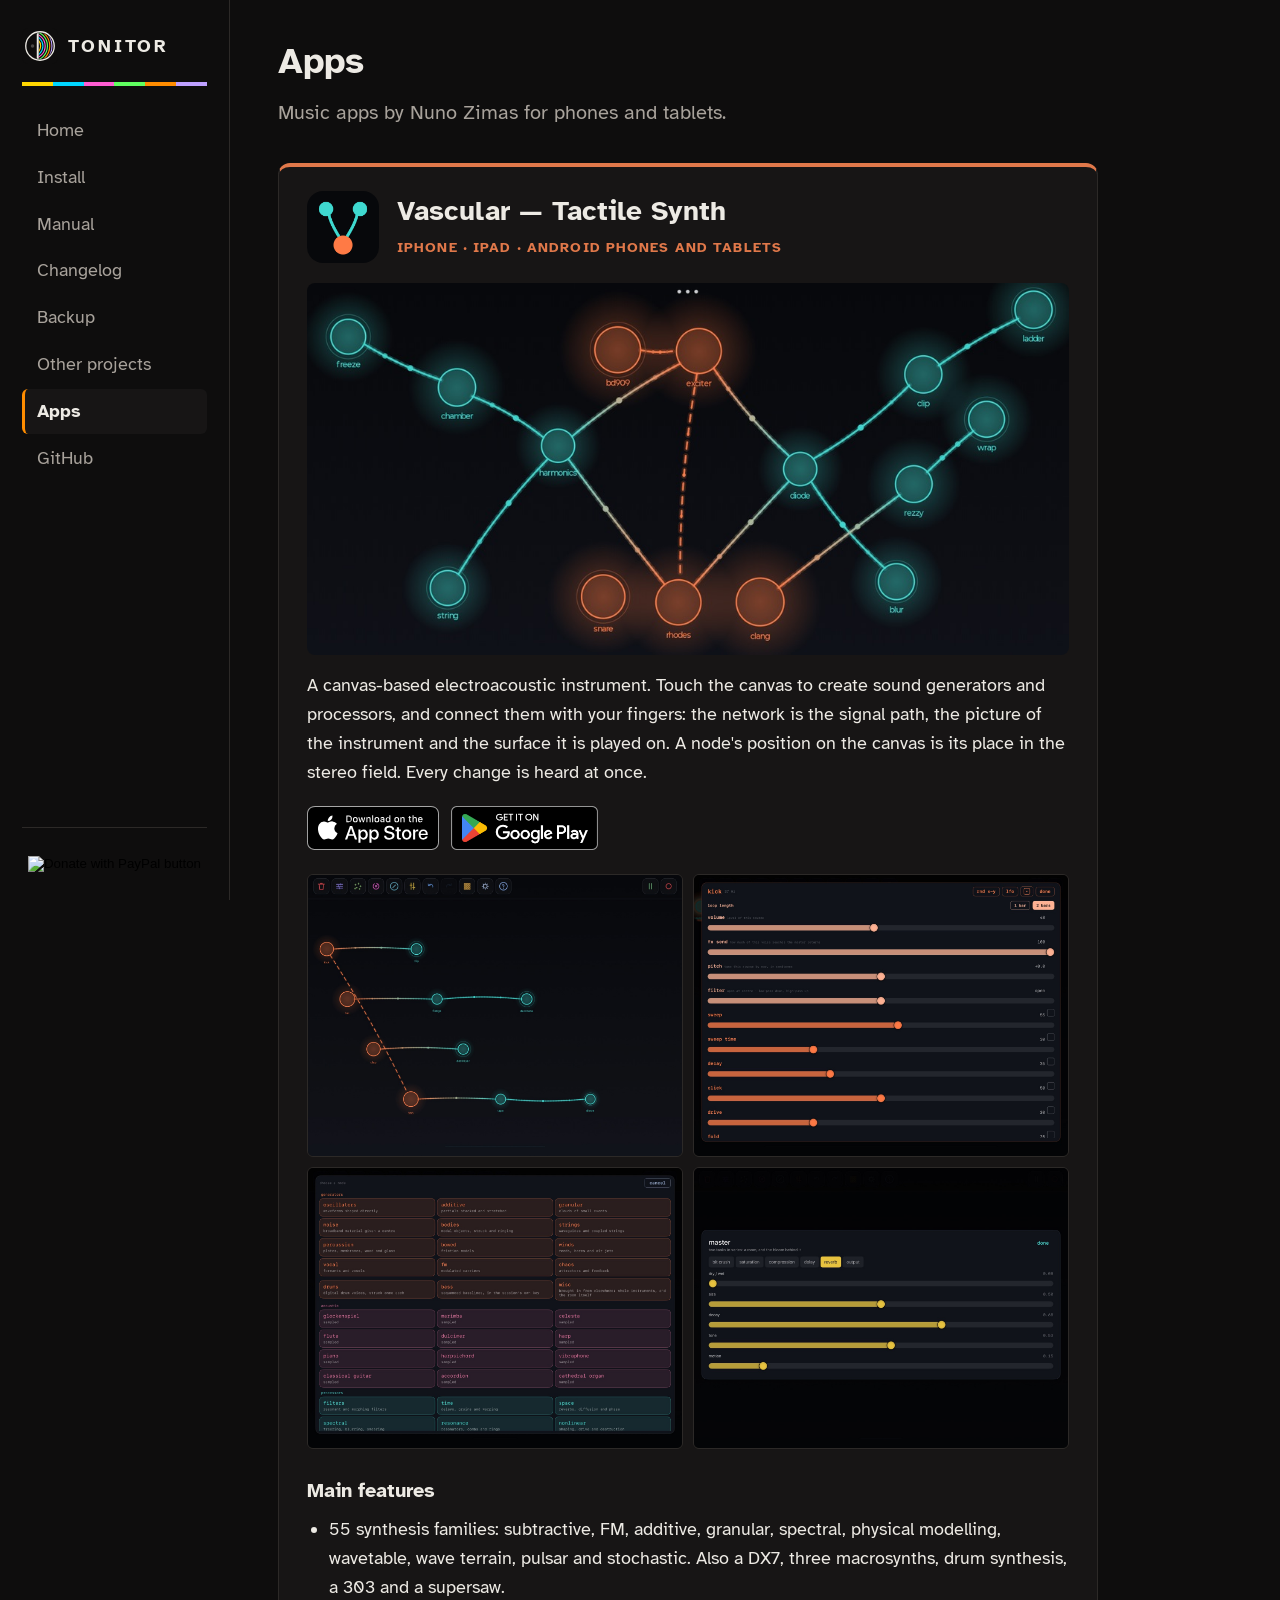
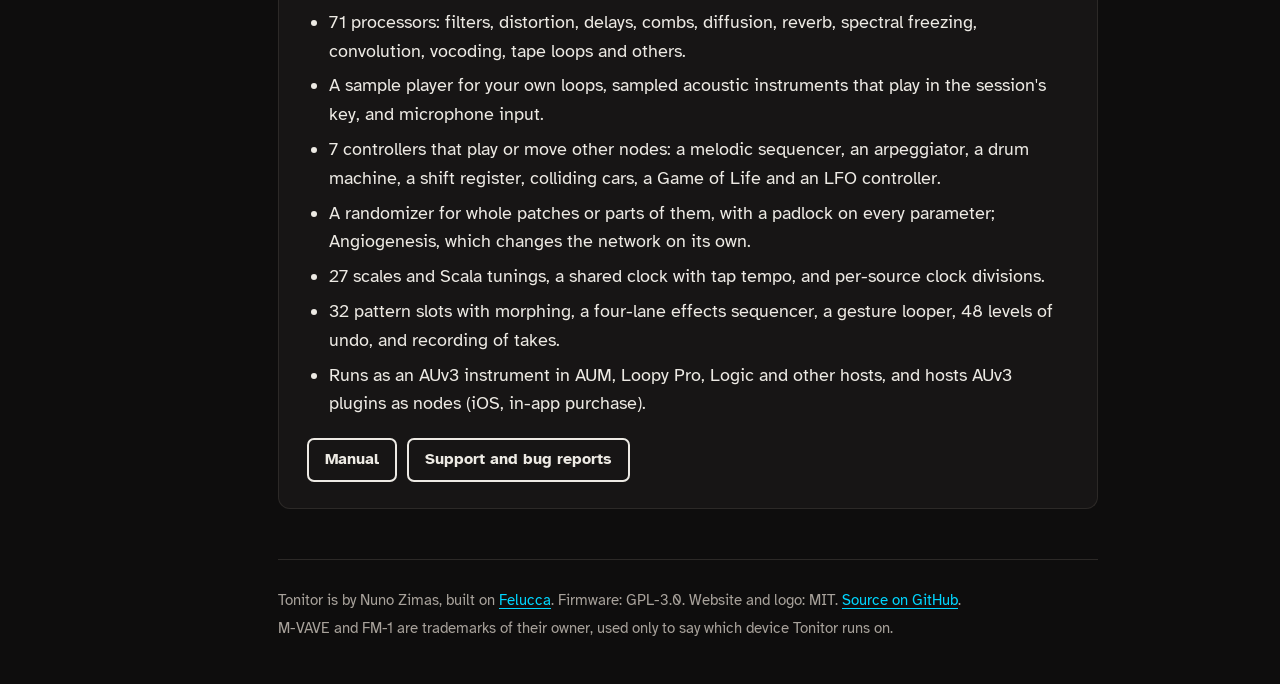
==== docs/apps.html @ 7414a2bd "Website: an Apps page (Vascular), linked after Other projects Co-Authored-By: Claude Opus 5.5 <norep" ====
<!doctype html>
<!-- SPDX-License-Identifier: MIT -- Tonitor website (generated by tools/make_site.py from site/, README.md, CHANGELOG.md) -->
<html lang="en">
<head>
<meta charset="utf-8">
<meta name="viewport" content="width=device-width, initial-scale=1">
<title>Apps by Nuno Zimas</title>
<meta name="description" content="Music apps by Nuno Zimas for phones and tablets: Vascular, a touch instrument for iOS and Android.">
<link rel="icon" href="assets/mark.svg" type="image/svg+xml">
<link rel="preconnect" href="https://fonts.googleapis.com">
<link rel="preconnect" href="https://fonts.gstatic.com" crossorigin>
<link href="https://fonts.googleapis.com/css2?family=Atkinson+Hyperlegible:wght@400;700&display=swap" rel="stylesheet">
<link rel="stylesheet" href="css/site.css?v=5e3897962a">
</head>
<body>
<div class="layout">
  <aside class="side">
    <div class="top">
      <a class="brand" href="./"><img src="assets/mark.svg" alt="">TONITOR</a>
      <button class="menu-btn" type="button" aria-label="Menu" aria-controls="site-nav" aria-expanded="false"><span></span><span></span><span></span></button>
    </div>
    <div class="layers" aria-hidden="true"><span></span><span></span><span></span><span></span><span></span><span></span></div>
    <nav id="site-nav" aria-label="Site">
      <button class="menu-close" type="button" aria-label="Close the menu">&times;</button>
      <a href="./">Home</a>
      <a href="install.html">Install</a>
      <a href="manual.html">Manual</a>
      <a href="changelog.html">Changelog</a>
      <a href="backup.html">Backup</a>
      <a href="projects.html">Other projects</a>
      <a href="apps.html" aria-current="page">Apps</a>
      <a href="https://github.com/nzimas/tonitor">GitHub</a>
    </nav>
    <div class="menu-shade" hidden></div>
    <form class="donate donate-side" action="https://www.paypal.com/cgi-bin/webscr" method="post" target="_top">
      <input type="hidden" name="cmd" value="_xclick">
      <input type="hidden" name="business" value="nzimas.lv@gmail.com">
      <input type="hidden" name="item_name" value="Support Tonitor">
      <input type="hidden" name="currency_code" value="EUR">
      <input type="image" src="https://www.paypalobjects.com/en_US/i/btn/btn_donateCC_LG.gif" name="submit"
             title="PayPal - The safer, easier way to pay online!" alt="Donate with PayPal button">
    </form>
  </aside>
  <div class="content">
    <main>
<h1>Apps</h1>
<p class="lead">Music apps by Nuno Zimas for phones and tablets.</p>

<div class="apps">

<article class="app" id="vascular">
  <div class="app-head">
    <img class="app-icon" src="assets/apps/vascular/icon.png" alt="" width="72" height="72">
    <div>
      <h2>Vascular — Tactile Synth</h2>
      <span class="device">iPhone · iPad · Android phones and tablets</span>
    </div>
  </div>
  <img class="app-art" src="assets/apps/vascular/artwork.jpg" alt="A Vascular network: generators in orange, processors in teal, joined by the connections between them" width="1024" height="500" loading="lazy">
  <p>A canvas-based electroacoustic instrument. Touch the canvas to create sound generators and processors, and
    connect them with your fingers: the network is the signal path, the picture of the instrument and the surface it
    is played on. A node's position on the canvas is its place in the stereo field. Every change is heard at once.</p>
  <div class="stores">
    <a href="https://apps.apple.com/us/app/vascular-tactile-synth/id6808173190"><img src="assets/apps/app-store-badge.svg" alt="Download on the App Store" height="44"></a>
    <a href="https://play.google.com/store/apps/details?id=com.nzimas.vascular"><img src="assets/apps/google-play-badge.png" alt="Get it on Google Play" height="44"></a>
  </div>

  <div class="shots">
    <a href="assets/apps/vascular/canvas.jpg"><img src="assets/apps/vascular/canvas.jpg" alt="The canvas: generators with chains of processors" width="1400" height="1050" loading="lazy"></a>
    <a href="assets/apps/vascular/node.jpg"><img src="assets/apps/vascular/node.jpg" alt="A node's controls" width="1400" height="1050" loading="lazy"></a>
    <a href="assets/apps/vascular/palette.jpg"><img src="assets/apps/vascular/palette.jpg" alt="The palette of generators, sampled instruments and processors" width="1400" height="1050" loading="lazy"></a>
    <a href="assets/apps/vascular/master.jpg"><img src="assets/apps/vascular/master.jpg" alt="The master effects, on the reverb" width="1400" height="1050" loading="lazy"></a>
  </div>

  <h3>Main features</h3>
  <ul class="app-features">
    <li>55 synthesis families: subtractive, FM, additive, granular, spectral, physical modelling, wavetable, wave
      terrain, pulsar and stochastic. Also a DX7, three macrosynths, drum synthesis, a 303 and a supersaw.</li>
    <li>71 processors: filters, distortion, delays, combs, diffusion, reverb, spectral freezing, convolution,
      vocoding, tape loops and others.</li>
    <li>A sample player for your own loops, sampled acoustic instruments that play in the session's key, and
      microphone input.</li>
    <li>7 controllers that play or move other nodes: a melodic sequencer, an arpeggiator, a drum machine, a shift
      register, colliding cars, a Game of Life and an LFO controller.</li>
    <li>A randomizer for whole patches or parts of them, with a padlock on every parameter; Angiogenesis, which
      changes the network on its own.</li>
    <li>27 scales and Scala tunings, a shared clock with tap tempo, and per-source clock divisions.</li>
    <li>32 pattern slots with morphing, a four-lane effects sequencer, a gesture looper, 48 levels of undo, and
      recording of takes.</li>
    <li>Runs as an AUv3 instrument in AUM, Loopy Pro, Logic and other hosts, and hosts AUv3 plugins as nodes (iOS,
      in-app purchase).</li>
  </ul>
  <div class="links">
    <a class="btn small" href="https://absolute.lv/en/products/vascular-tactile-synth/manual">Manual</a>
    <a class="btn small" href="https://github.com/nzimas/vascular-ios/issues">Support and bug reports</a>
  </div>
</article>

</div>

    </main>
    <footer>
      <p>Tonitor is by Nuno Zimas, built on <a href="https://github.com/hugelton/Felucca">Felucca</a>. Firmware: GPL-3.0. Website and logo: MIT.
        <a href="https://github.com/nzimas/tonitor">Source on GitHub</a>.</p>
      <p>M-VAVE and FM-1 are trademarks of their owner, used only to say which device Tonitor runs on.</p>
      <form class="donate donate-foot" action="https://www.paypal.com/cgi-bin/webscr" method="post" target="_top">
        <input type="hidden" name="cmd" value="_xclick">
        <input type="hidden" name="business" value="nzimas.lv@gmail.com">
        <input type="hidden" name="item_name" value="Support Tonitor">
        <input type="hidden" name="currency_code" value="EUR">
        <input type="image" src="https://www.paypalobjects.com/en_US/i/btn/btn_donateCC_LG.gif" name="submit"
               title="PayPal - The safer, easier way to pay online!" alt="Donate with PayPal button">
      </form>
    </footer>
  </div>
</div>
<script src="js/menu.js?v=5e3897962a"></script>
</body>
</html>
---- docs/css/site.css ----
/* SPDX-License-Identifier: MIT -- Tonitor website */
:root {
  --bg: #0e0d0d;
  --bg2: #171515;
  --line: #2c2927;
  --fg: #edeae4;
  --dim: #a8a29b;
  --l1: #ffd600; --l2: #00d6ff; --l3: #ff5cd2; --l4: #60ff60; --l5: #ff8c00; --l6: #bea0ff;
  --warn: #ff5a4a;
  --ok: #60e080;
  --side: 230px;
  --max: 820px;
}
* { box-sizing: border-box; }
[hidden] { display: none !important; }
html { -webkit-text-size-adjust: 100%; }
body {
  margin: 0;
  background: var(--bg);
  color: var(--fg);
  font-family: "Atkinson Hyperlegible", system-ui, -apple-system, "Segoe UI", sans-serif;
  font-size: 18px;
  line-height: 1.6;
}
a { color: var(--l2); text-underline-offset: 3px; }
a:hover { color: var(--fg); }
code, pre { font-family: ui-monospace, "SF Mono", Menlo, Consolas, monospace; font-size: 0.88em; }
code { background: var(--bg2); border: 1px solid var(--line); border-radius: 5px; padding: 0.05em 0.35em; }
pre { background: var(--bg2); border: 1px solid var(--line); border-radius: 8px; padding: 14px 16px; overflow-x: auto; }
pre code { background: none; border: 0; padding: 0; }
img { max-width: 100%; }

/* the frame: the menu down the left, the content beside it */
.layout { display: flex; min-height: 100vh; }
.side {
  width: var(--side); flex: none; position: sticky; top: 0; align-self: flex-start; height: 100vh;
  padding: 28px 22px; border-right: 1px solid var(--line);
  display: flex; flex-direction: column;
}
.brand { display: flex; align-items: center; gap: 10px; color: var(--fg); text-decoration: none; font-weight: 700; letter-spacing: 0.16em; font-size: 18px; }
.brand img { width: 36px; height: 36px; }
.layers { display: flex; height: 4px; margin: 18px 0 22px; }
.layers span { flex: 1; }
.layers span:nth-child(1) { background: var(--l1); } .layers span:nth-child(2) { background: var(--l2); }
.layers span:nth-child(3) { background: var(--l3); } .layers span:nth-child(4) { background: var(--l4); }
.layers span:nth-child(5) { background: var(--l5); } .layers span:nth-child(6) { background: var(--l6); }
.top { display: flex; align-items: center; justify-content: space-between; }
.menu-btn, .menu-close, .menu-shade { display: none; }
.side nav { display: flex; flex-direction: column; gap: 2px; }
.side nav a { color: var(--dim); text-decoration: none; padding: 8px 12px; border-radius: 6px; border-left: 3px solid transparent; }
.side nav a:hover { color: var(--fg); background: var(--bg2); }
.side nav a[aria-current="page"] { color: var(--fg); background: var(--bg2); border-left-color: var(--l5); font-weight: 700; }
.donate { margin: auto 0 0; padding-top: 28px; border-top: 1px solid var(--line); display: flex; justify-content: center; }
.donate input[type="image"] { display: block; }
.donate-foot { display: none; }

.content { flex: 1; min-width: 0; padding: 0 48px; }
main { max-width: var(--max); padding: 40px 0 50px; }
main h1 { font-size: 36px; line-height: 1.2; margin: 0 0 14px; }
main h2 { font-size: 27px; line-height: 1.25; margin: 48px 0 12px; padding-top: 14px; border-top: 1px solid var(--line); }
main h3 { font-size: 21px; margin: 30px 0 8px; }
main h2, main h3 { scroll-margin-top: 20px; }
p.big { font-size: 22px; font-weight: 700; margin: 0 0 8px; }
p.note { color: var(--dim); font-size: 15px; }

/* home */
.hero { padding: 10px 0 6px; }
.hero h1 { font-size: 30px; line-height: 1.3; max-width: 26em; margin: 0; }
.cta { display: flex; gap: 14px; flex-wrap: wrap; margin-top: 26px; }
/* the demo: a 16:9 poster (the Short's frame on an enlarged, blurred detail of it); played, YouTube's player takes
 * the frame's place in the middle */
.demo { position: relative; margin: 34px 0 0; aspect-ratio: 16 / 9; overflow: hidden; border-radius: 14px;
        border: 1px solid var(--line); background: #000; box-shadow: 0 18px 50px rgba(0, 0, 0, 0.55); }
.demo > img { position: absolute; inset: 0; width: 100%; height: 100%; object-fit: cover; display: block; }
.demo-play { position: absolute; inset: 0; width: 100%; height: 100%; padding: 0; border: 0; cursor: pointer;
             background: radial-gradient(ellipse at center, rgba(0, 0, 0, 0) 30%, rgba(0, 0, 0, 0.35) 100%);
             display: flex; flex-direction: column; align-items: center; justify-content: center; gap: 14px;
             color: var(--fg); font-family: inherit; }
.demo-icon { width: 84px; height: 84px; border-radius: 50%; display: grid; place-items: center;
             background: rgba(14, 13, 13, 0.62); border: 2px solid rgba(237, 234, 228, 0.9);
             backdrop-filter: blur(6px); -webkit-backdrop-filter: blur(6px);
             transition: transform 0.18s ease, background 0.18s ease; }
.demo-icon svg { width: 38px; height: 38px; fill: var(--fg); margin-left: 5px; }
.demo-label { font-size: 17px; font-weight: 700; letter-spacing: 0.04em; padding: 5px 14px; border-radius: 999px;
              background: rgba(14, 13, 13, 0.62); backdrop-filter: blur(6px); -webkit-backdrop-filter: blur(6px); }
.demo-play:hover .demo-icon, .demo-play:focus-visible .demo-icon { transform: scale(1.08); background: var(--l5); border-color: var(--l5); }
.demo-play:focus-visible { outline: 3px solid var(--l2); outline-offset: -3px; }
.demo iframe { position: absolute; top: 0; left: 50%; height: 100%; aspect-ratio: 9 / 16; transform: translateX(-50%);
               border: 0; display: block; background: #000; }
@media (prefers-reduced-motion: reduce) { .demo-icon { transition: none; } }
.btn { display: inline-block; padding: 12px 22px; border-radius: 8px; font-weight: 700; text-decoration: none; border: 2px solid var(--fg); color: var(--fg); background: transparent; font-size: 18px; cursor: pointer; font-family: inherit; }
.btn.primary { background: var(--fg); color: var(--bg); }
.btn:hover { background: var(--bg2); color: var(--fg); }
.btn.primary:hover { background: #fff; color: var(--bg); }
.btn[disabled] { opacity: 0.35; cursor: not-allowed; }

.features { display: grid; grid-template-columns: max-content 1fr; gap: 8px 26px; margin: 16px 0 0; }
.features dt { font-weight: 700; }
.features dd { margin: 0; color: var(--dim); }

.steps { counter-reset: s; list-style: none; padding: 0; margin: 16px 0 0; }
.steps li { counter-increment: s; position: relative; padding: 4px 0 12px 50px; }
.steps li::before { content: counter(s); position: absolute; left: 0; top: 0; width: 34px; height: 34px; border-radius: 50%; border: 2px solid var(--fg); display: grid; place-items: center; font-weight: 700; }

.warn { border-left: 4px solid var(--warn); padding: 4px 0 4px 18px; margin: 22px 0; }
.warn p { margin: 0; }

footer { border-top: 1px solid var(--line); padding: 24px 0 40px; color: var(--dim); font-size: 15px; max-width: var(--max); }
footer p { margin: 4px 0; }

/* documents (manual, changelog) */
main table { border-collapse: collapse; width: 100%; margin: 14px 0; display: block; overflow-x: auto; }
main th, main td { border: 1px solid var(--line); padding: 8px 12px; vertical-align: top; text-align: left; }
main th { background: var(--bg2); }
main td:first-child { white-space: nowrap; }
main blockquote { border-left: 4px solid var(--l5); margin: 16px 0; padding: 4px 18px; color: var(--dim); }
.toc { border-left: 1px solid var(--line); padding: 4px 0 4px 18px; columns: 2 240px; margin: 20px 0; }
.toc a { display: block; padding: 2px 0; text-decoration: none; }
.toc a.sub { padding-left: 16px; color: var(--dim); }

/* the manual: a bar that stays at the top (search, back to the contents or the top) */
.mbar { position: sticky; top: 0; z-index: 5; display: flex; gap: 10px; align-items: center;
        margin: 0 0 18px; padding: 12px 0; background: var(--bg); border-bottom: 1px solid var(--line); }
.mbar input { flex: 1; min-width: 0; font: inherit; font-size: 17px; color: var(--fg); background: var(--bg2);
              border: 1px solid var(--line); border-radius: 7px; padding: 7px 12px; }
.mbar input:focus { outline: 2px solid var(--l2); outline-offset: 0; border-color: transparent; }
.mresults { position: absolute; top: 100%; left: 0; right: 0; max-height: min(70vh, 560px); overflow-y: auto;
            background: var(--bg2); border: 1px solid var(--line); border-radius: 0 0 10px 10px;
            box-shadow: 0 16px 40px rgba(0, 0, 0, 0.6); }
.mresults a { display: block; padding: 9px 14px; border-bottom: 1px solid var(--line); color: var(--fg); text-decoration: none; }
.mresults a:last-child { border-bottom: 0; }
.mresults a[aria-selected="true"], .mresults a:hover { background: #24211f; }
.mresults .where { display: block; font-size: 14px; font-weight: 700; color: var(--l5); }
.mresults .what { display: block; font-size: 15px; color: var(--dim); line-height: 1.45; }
.mresults mark { background: none; color: var(--fg); font-weight: 700; text-decoration: underline; text-decoration-color: var(--l5); }
.mresults .none { padding: 10px 14px; color: var(--dim); }
/* bottom right, once the contents are scrolled past: to the contents, to the top; named beside them on hover */
.mfloat { position: fixed; right: 20px; bottom: 20px; z-index: 6; display: flex; flex-direction: column; gap: 10px;
          opacity: 0; visibility: hidden; transform: translateY(8px); transition: opacity 0.2s, transform 0.2s, visibility 0.2s; }
.mfloat.show { opacity: 1; visibility: visible; transform: none; }
.mfloat a { position: relative; display: grid; place-items: center; width: 44px; height: 44px; border-radius: 50%;
            color: var(--dim); background: var(--bg2); border: 1px solid var(--line); box-shadow: 0 6px 18px rgba(0, 0, 0, 0.5); }
.mfloat a:hover, .mfloat a:focus-visible { color: var(--fg); border-color: var(--dim); }
.mfloat a:focus-visible { outline: 2px solid var(--l2); outline-offset: 2px; }
.mfloat a::after { content: attr(data-tip); position: absolute; right: calc(100% + 10px); top: 50%; transform: translateY(-50%);
                   white-space: nowrap; font-size: 14px; font-weight: 700; color: var(--fg); background: var(--bg2);
                   border: 1px solid var(--line); border-radius: 6px; padding: 3px 9px; pointer-events: none;
                   opacity: 0; transition: opacity 0.15s; }
.mfloat a:hover::after, .mfloat a:focus-visible::after { opacity: 1; }
@media (prefers-reduced-motion: reduce) { .mfloat, .mfloat a::after { transition: none; } }
@media (max-width: 820px) { .mfloat { right: 14px; bottom: 14px; } }
.manual h2, .manual h3, .manual p, .manual tr, .manual li, .manual figure, .manual nav { scroll-margin-top: 80px; }
.found { animation: found 2.4s ease-out; }
@keyframes found { from { background: rgba(255, 140, 0, 0.35); } to { background: transparent; } }
@media (prefers-reduced-motion: reduce) { .found { animation: none; outline: 2px solid var(--l5); } }

/* the manual: the FM-1 drawn, numbered, with its table */
.fm1-fig { margin: 22px 0 8px; }
.fm1-scroll { overflow-x: auto; }
.fm1-fig .narrow { display: none; }
@media (max-width: 700px) { .fm1-fig .narrow { display: inline; } }
.fm1-fig svg { display: block; width: 100%; height: auto; min-width: 640px; }
.fm1-fig figcaption { color: var(--dim); font-size: 15px; margin-top: 4px; }
.fm1 .cut { stroke: var(--dim); stroke-width: 1.5; stroke-dasharray: 6 6; }
.fm1 .lead { fill: none; stroke: var(--l5); stroke-width: 2; }
.fm1 .tip { fill: var(--l5); }
.fm1 .num { fill: var(--l5); stroke: var(--bg); stroke-width: 2; }
.fm1 text { fill: var(--bg); font: 700 19px "Atkinson Hyperlegible", system-ui, sans-serif; text-anchor: middle; }
.fm1 .callout:hover .lead, .fm1 .callout.hot .lead, .fm1 .callout:focus-visible .lead { stroke: var(--fg); stroke-width: 3; }
.fm1 .callout:hover .num, .fm1 .callout.hot .num, .fm1 .callout:focus-visible .num,
.fm1 .callout:hover .tip, .fm1 .callout.hot .tip, .fm1 .callout:focus-visible .tip { fill: var(--fg); }
.fm1 .callout:focus { outline: none; }
table.controls td.n { text-align: center; font-weight: 700; }
table.controls td.n a { display: inline-block; min-width: 30px; padding: 1px 0; border-radius: 999px; background: var(--l5);
                        color: var(--bg); text-decoration: none; }
table.controls tr.hot td { background: #24211f; }
table.controls tr.hot td.n a { background: var(--fg); }

/* other projects */
p.lead { font-size: 20px; color: var(--dim); margin: 0; max-width: 36em; }
.projects { display: grid; gap: 24px; margin: 34px 0 0; }
.project { --accent: var(--l1); background: var(--bg2); border: 1px solid var(--line); border-top: 4px solid var(--accent);
           border-radius: 12px; padding: 24px 28px 26px; }
.project-head { display: flex; flex-wrap: wrap; align-items: baseline; justify-content: space-between; gap: 4px 18px; }
main .project h2 { margin: 0; padding: 0; border: 0; font-size: 28px; }
.device { color: var(--accent); font-size: 14px; font-weight: 700; letter-spacing: 0.08em; text-transform: uppercase; }
.project > p { margin: 12px 0 0; }
.links { display: flex; flex-wrap: wrap; gap: 10px; margin-top: 20px; }
.btn.small { padding: 7px 16px; font-size: 16px; border-radius: 7px; white-space: nowrap; }
.editions { list-style: none; padding: 0; margin: 18px 0 0; border-top: 1px solid var(--line); }
.editions li { display: grid; grid-template-columns: 1fr auto; gap: 12px 24px; align-items: center;
               padding: 16px 0; border-bottom: 1px solid var(--line); }
.editions li:last-child { border-bottom: 0; padding-bottom: 0; }
.ed-name { font-weight: 700; font-size: 19px; }
.ed-note { color: var(--dim); font-size: 16px; line-height: 1.5; margin: 4px 0 0; }
.ed-links { display: flex; flex-wrap: wrap; gap: 8px; justify-content: flex-end; }
.tag { display: inline-block; margin-left: 10px; padding: 1px 9px; border: 1px solid var(--line); border-radius: 999px;
       color: var(--dim); font-size: 13px; font-weight: 700; vertical-align: 2px; }
.tag.current { color: var(--ok); border-color: var(--ok); }

/* apps */
.apps { display: grid; grid-template-columns: minmax(0, 1fr); gap: 24px; margin: 34px 0 0; }
.app { min-width: 0; background: var(--bg2); border: 1px solid var(--line); border-top: 4px solid #e0784a; border-radius: 12px;
       padding: 24px 28px 26px; --accent: #e0784a; }
.app-head { display: flex; align-items: center; gap: 18px; }
.app-icon { width: 72px; height: 72px; border-radius: 16px; flex: none; }
main .app h2 { margin: 0 0 4px; padding: 0; border: 0; font-size: 28px; }
main .app h3 { margin: 26px 0 8px; font-size: 20px; }
.app > p { margin: 16px 0 0; }
.app-art { display: block; width: 100%; height: auto; margin: 20px 0 0; border-radius: 8px; }
.stores { display: flex; flex-wrap: wrap; align-items: center; gap: 12px; margin: 20px 0 0; }
.stores a { display: block; line-height: 0; border-radius: 8px; }
.stores img { height: 44px; width: auto; }
.shots { display: grid; grid-template-columns: repeat(2, 1fr); gap: 10px; margin: 24px 0 0; }
.shots a { display: block; line-height: 0; border: 1px solid var(--line); border-radius: 6px; overflow: hidden; }
.shots img { width: 100%; height: auto; }
.shots a:hover, .shots a:focus-visible { border-color: var(--accent); }
.app-features { margin: 0; padding-left: 1.2em; }
.app-features li { margin: 6px 0; }

/* the installer */
.panel { background: var(--bg2); border: 1px solid var(--line); border-radius: 10px; padding: 22px 24px; margin-top: 20px; }
.status { font-size: 22px; font-weight: 700; margin: 0 0 8px; }
.status.ok { color: var(--ok); } .status.bad { color: var(--warn); }
.detail { color: var(--dim); margin: 0; white-space: pre-line; }
.bar { height: 22px; background: var(--bg); border: 2px solid var(--fg); border-radius: 6px; overflow: hidden; margin: 16px 0 6px; }
.bar > div { height: 100%; width: 0; background: linear-gradient(90deg, var(--l1), var(--l2), var(--l3), var(--l4), var(--l5), var(--l6)); transition: width 0.2s; }
.check { display: flex; gap: 12px; align-items: flex-start; margin: 16px 0; font-size: 17px; }
.check input { width: 22px; height: 22px; margin-top: 3px; flex: none; }
.dev { display: grid; grid-template-columns: max-content 1fr; gap: 4px 16px; margin: 10px 0 0; }
.dev dt { color: var(--dim); }
.dev dd { margin: 0; font-weight: 700; }

/* narrow screens: the menu above the content */
@media (max-width: 820px) {
  .layout { flex-direction: column; }
  .side { width: auto; height: auto; position: static; align-self: stretch; border-right: 0; border-bottom: 1px solid var(--line); padding: 16px 20px 12px; }
  .layers { margin: 12px 0 0; }
  .menu-btn { display: flex; flex-direction: column; justify-content: center; gap: 5px; width: 44px; height: 44px;
              padding: 10px; background: none; border: 1px solid var(--line); border-radius: 8px; cursor: pointer; }
  .menu-btn span { display: block; height: 2px; background: var(--fg); border-radius: 1px; }
  .side nav { position: fixed; top: 0; right: 0; bottom: 0; width: min(80vw, 300px); z-index: 20;
              background: var(--bg2); border-left: 1px solid var(--line); padding: 64px 18px 24px;
              transform: translateX(100%); transition: transform 0.22s ease; visibility: hidden; }
  .menu-open .side nav { transform: none; visibility: visible; }
  .side nav a { font-size: 19px; padding: 12px 14px; }
  .menu-close { display: block; position: absolute; top: 12px; right: 12px; width: 44px; height: 44px;
                background: none; border: 1px solid var(--line); border-radius: 8px; color: var(--fg);
                font-size: 28px; line-height: 1; cursor: pointer; font-family: inherit; }
  .menu-shade { display: block; position: fixed; inset: 0; z-index: 10; background: rgba(0, 0, 0, 0.6); }
  .menu-shade[hidden] { display: none; }
  .menu-open { overflow: hidden; }
  .project { padding: 20px 18px 22px; }
  main .project h2 { font-size: 24px; }
  .editions li { grid-template-columns: 1fr; }
  .editions li > .btn { justify-self: start; }
  .ed-links { justify-content: flex-start; }
  .app { padding: 20px 18px 22px; }
  main .app h2 { font-size: 22px; }
  .app-icon { width: 56px; height: 56px; border-radius: 13px; }
  .shots { grid-template-columns: 1fr; }
  .demo { margin-top: 26px; border-radius: 10px; }
  .demo-icon { width: 68px; height: 68px; }
  .demo-icon svg { width: 30px; height: 30px; }
  .demo.playing { aspect-ratio: 9 / 16; max-width: 360px; margin-left: auto; margin-right: auto; }   /* (portrait, to be seen) */
  .donate-side { display: none; }
  .donate-foot { display: flex; margin: 24px 0 8px; padding-top: 24px; }
  .content { padding: 0 20px; }
  main { padding-top: 26px; }
  body { font-size: 17px; }
  .features { grid-template-columns: 1fr; gap: 0; }
  .features dd { margin-bottom: 10px; }
  main td:first-child { white-space: normal; }
}
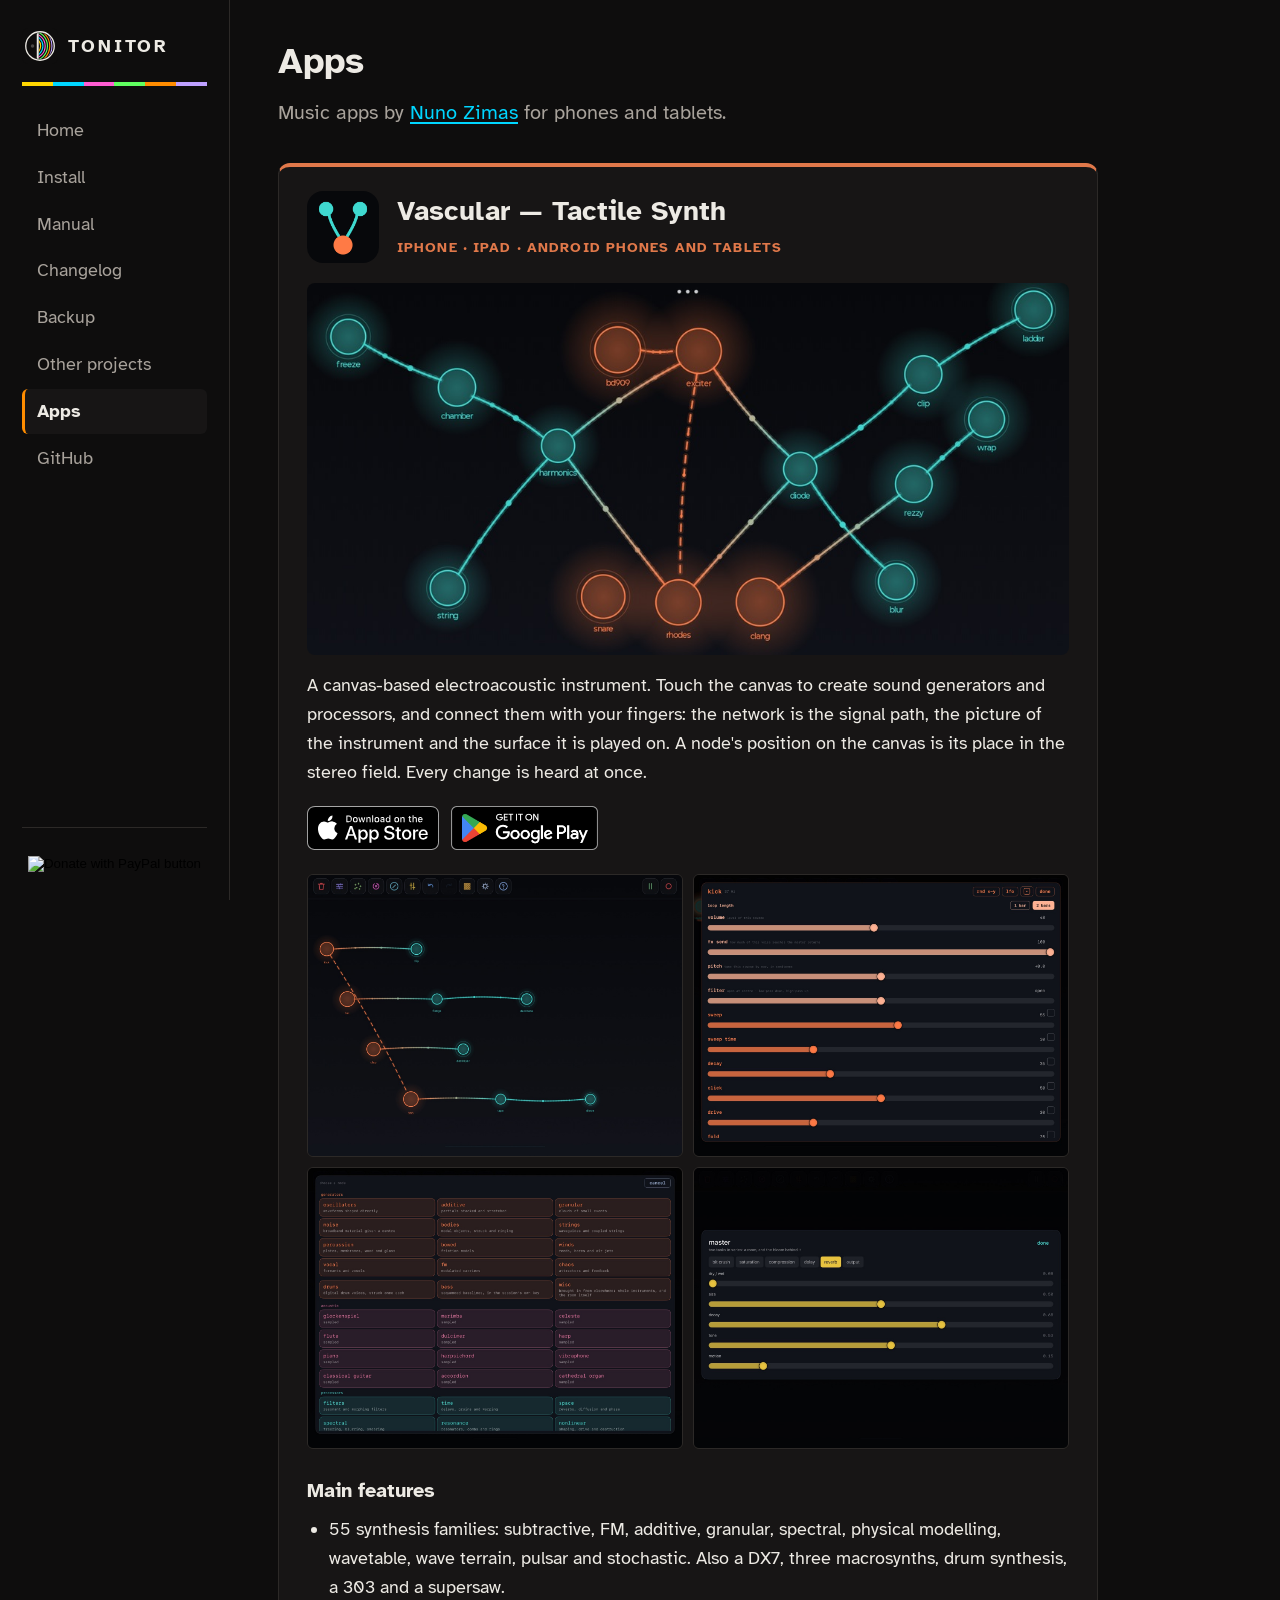
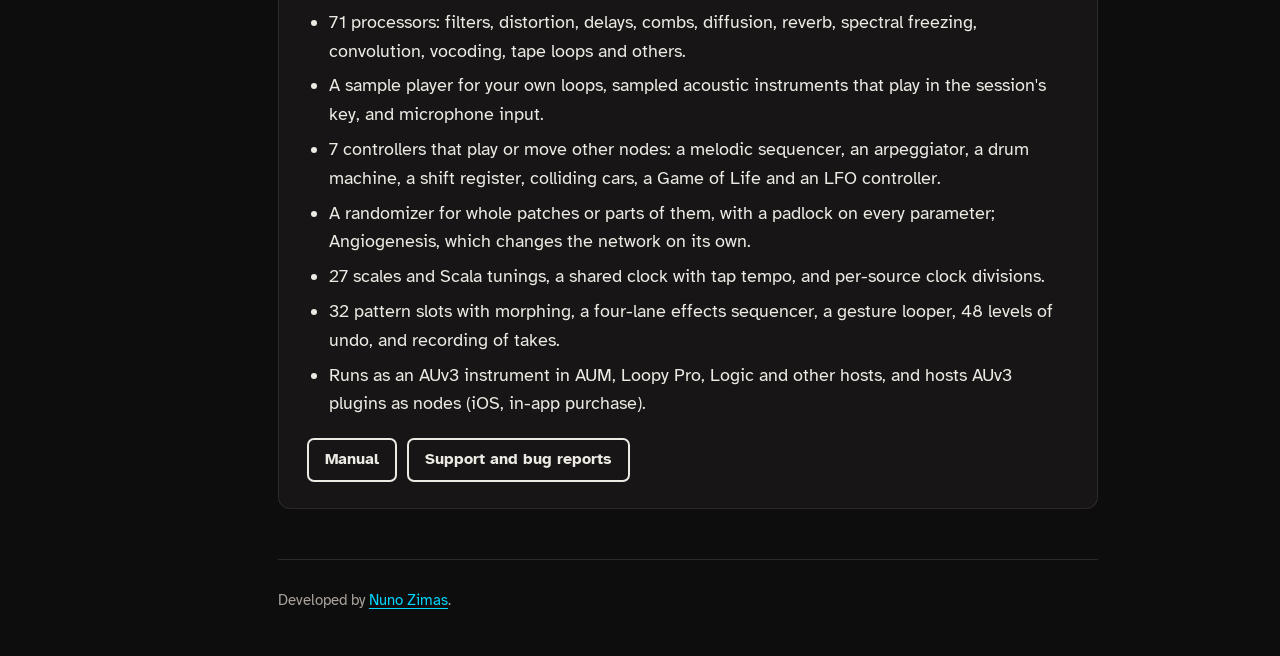
==== commit 2e8dfe34: "Website: footer reads "Developed by Nuno Zimas", linked to nunozimas.com The footer no longer names " ====
--- a/docs/apps.html
+++ b/docs/apps.html
@@ -44,7 +44,7 @@
   <div class="content">
     <main>
 <h1>Apps</h1>
-<p class="lead">Music apps by Nuno Zimas for phones and tablets.</p>
+<p class="lead">Music apps by <a href="https://nunozimas.com">Nuno Zimas</a> for phones and tablets.</p>
 
 <div class="apps">
 
@@ -100,9 +100,7 @@
 
     </main>
     <footer>
-      <p>Tonitor is by Nuno Zimas, built on <a href="https://github.com/hugelton/Felucca">Felucca</a>. Firmware: GPL-3.0. Website and logo: MIT.
-        <a href="https://github.com/nzimas/tonitor">Source on GitHub</a>.</p>
-      <p>M-VAVE and FM-1 are trademarks of their owner, used only to say which device Tonitor runs on.</p>
+      <p>Developed by <a href="https://nunozimas.com">Nuno Zimas</a>.</p>
       <form class="donate donate-foot" action="https://www.paypal.com/cgi-bin/webscr" method="post" target="_top">
         <input type="hidden" name="cmd" value="_xclick">
         <input type="hidden" name="business" value="nzimas.lv@gmail.com">
